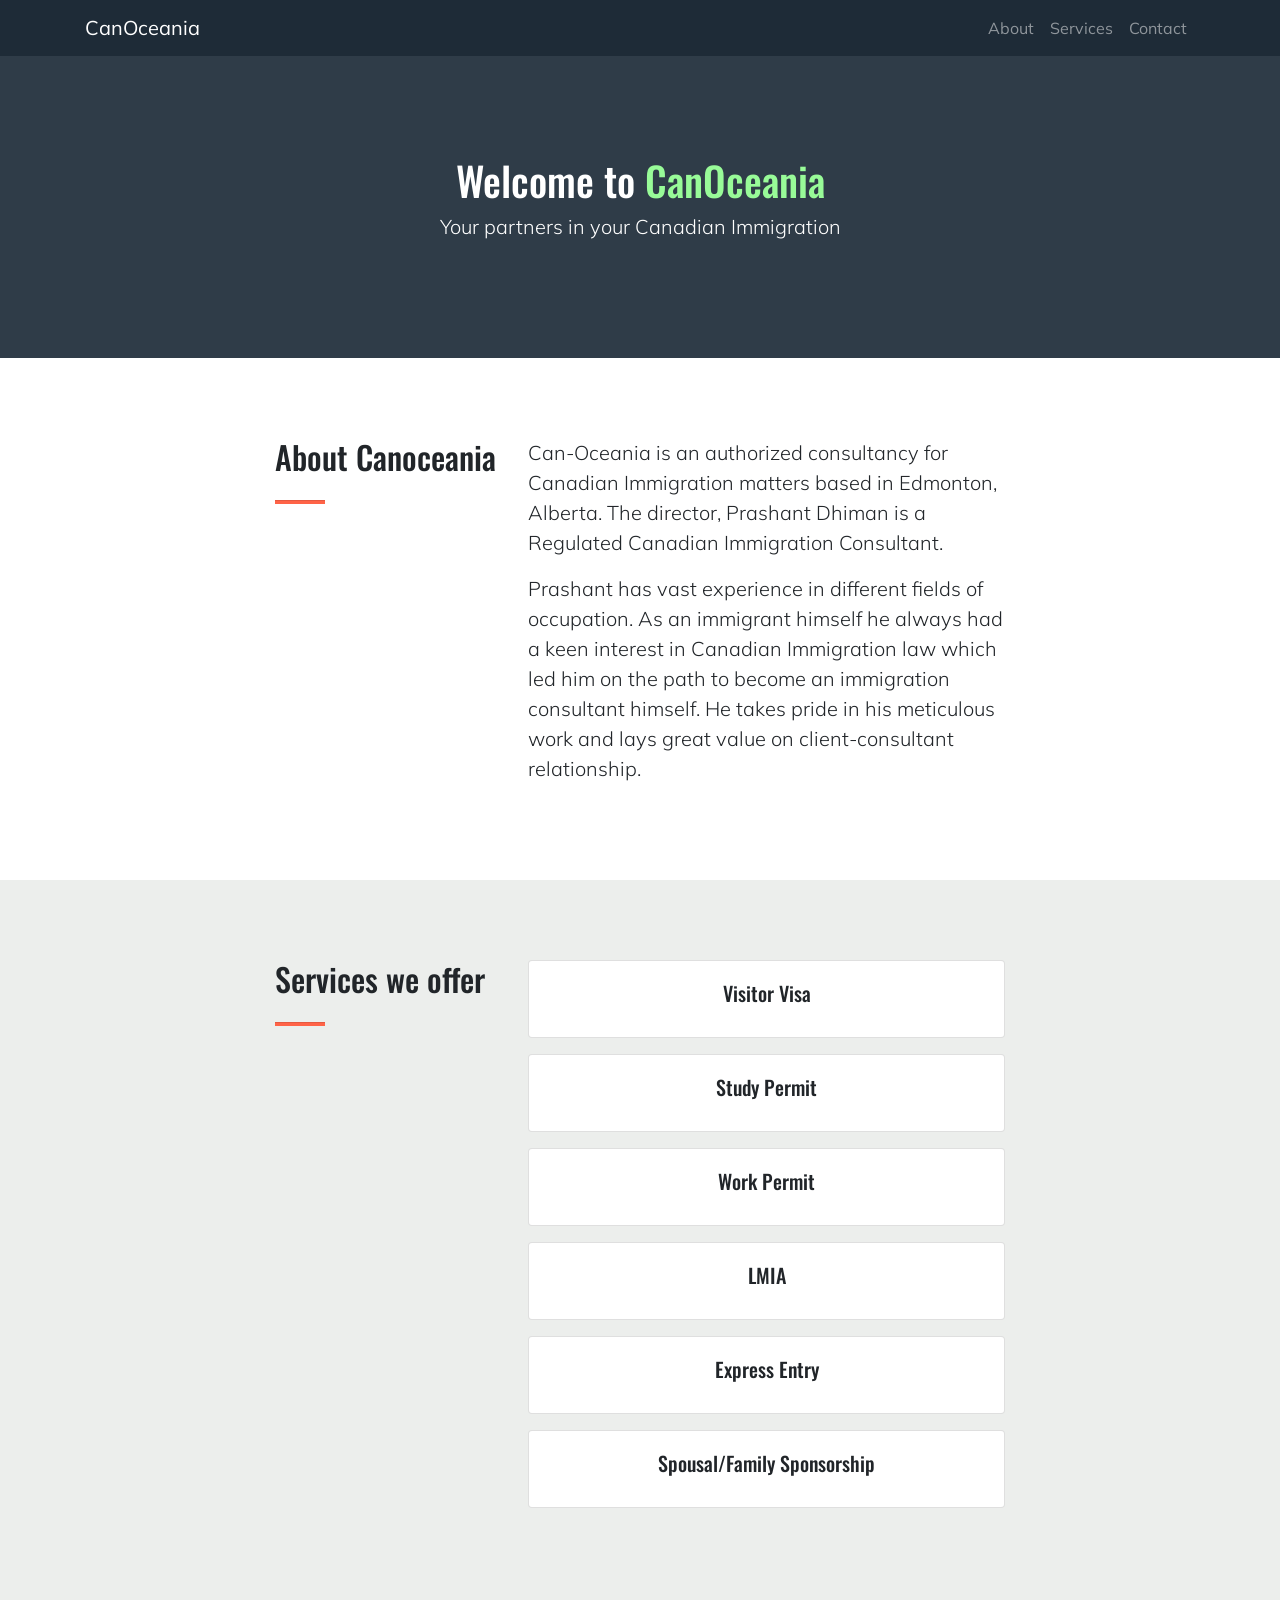
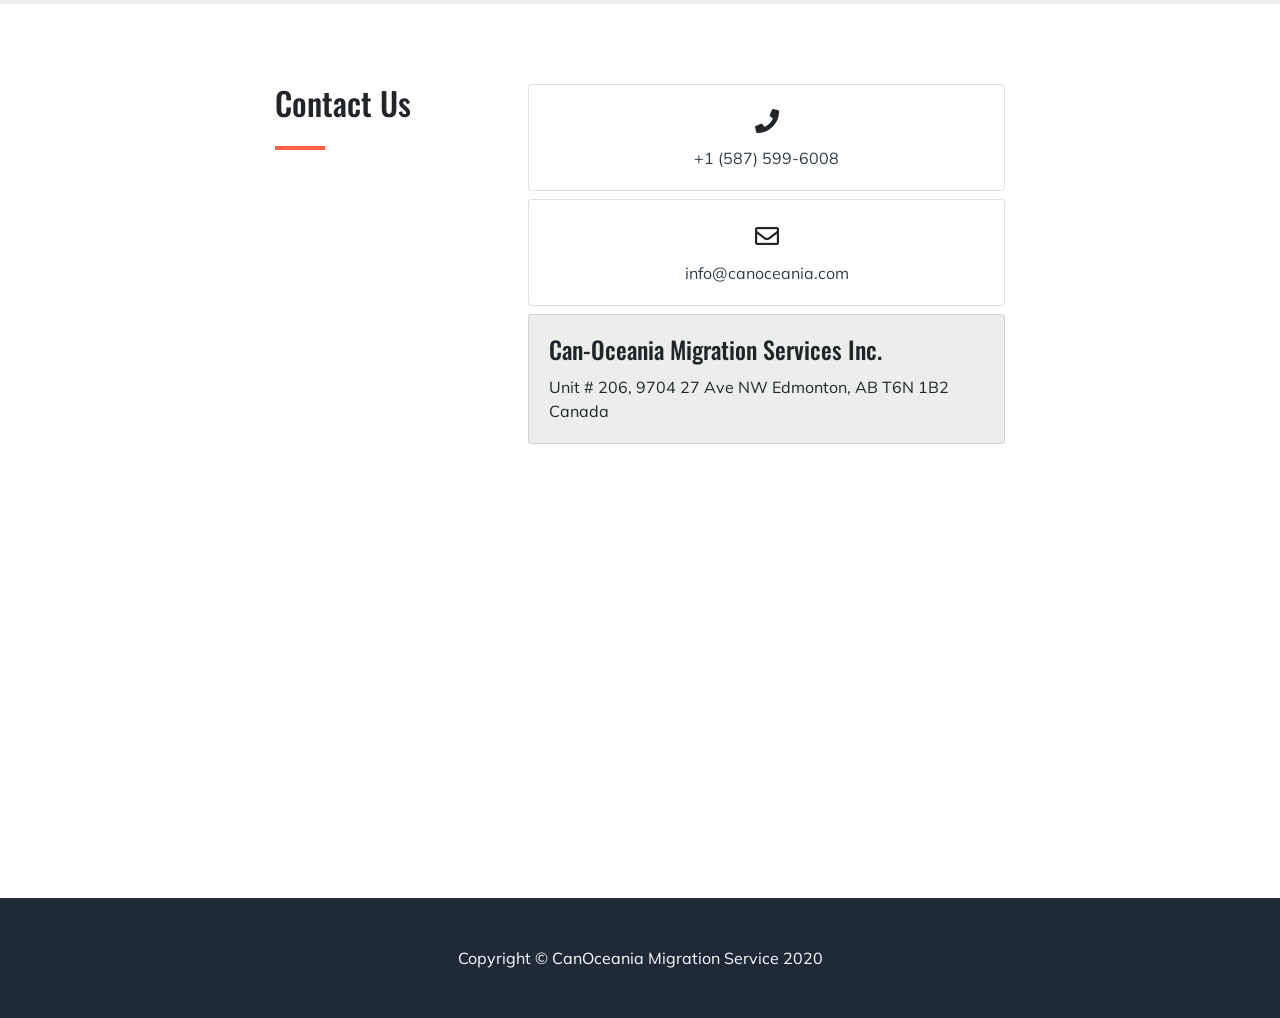
==== index.html @ cea84b24 "Update index.html" ====
﻿<!DOCTYPE html>
<html lang="en">

<head>

    <meta charset="utf-8">
    <meta name="viewport" content="width=device-width, initial-scale=1, shrink-to-fit=no">
    <meta name="description" content="">
    <meta name="author" content="">

    <title>Canoceania - Canadian Immigration Consultancy</title>

    <!-- Bootstrap core CSS -->
    <link href="vendor/bootstrap/css/bootstrap.min.css" rel="stylesheet">
    <link href="vendor/bootstrap/css/bootstrap-greyson.css" rel="stylesheet">
    <!--Fontawesome-->
    <link href="vendor/fontawesome/css/all.css" rel="stylesheet"> <!--load all styles -->
    <!-- Custom styles for this template -->
    <link href="css/scrolling-nav.css" rel="stylesheet">

</head>

<body id="page-top">

  <!-- Navigation -->
  <nav class="navbar navbar-expand-lg navbar-dark bg-dark fixed-top" id="mainNav">
    <div class="container">
      <a class="navbar-brand js-scroll-trigger" href="#page-top">CanOceania</a>
      <button class="navbar-toggler" type="button" data-toggle="collapse" data-target="#navbarResponsive" aria-controls="navbarResponsive" aria-expanded="false" aria-label="Toggle navigation">
        <span class="navbar-toggler-icon"></span>
      </button>
      <div class="collapse navbar-collapse" id="navbarResponsive">
        <ul class="navbar-nav ml-auto">
          <li class="nav-item">
            <a class="nav-link js-scroll-trigger" href="#about">About</a>
          </li>
          <li class="nav-item">
            <a class="nav-link js-scroll-trigger" href="#services">Services</a>
          </li>
          <li class="nav-item">
            <a class="nav-link js-scroll-trigger" href="#contact">Contact</a>
          </li>
        </ul>
      </div>
    </div>
  </nav>

  <header class="bg-primary text-white">
    <div class="container text-center">
      <h1>Welcome to <span style="color: palegreen;">CanOceania</span></h1>
      <p class="lead">Your partners in your Canadian Immigration</p>
    </div>
  </header>

  <section id="about">
    <div class="container">
      <div class="row">
        <div class="col-lg-8 mx-auto">
                    
          <div class="row">
              <div class="col-lg-4">
                  <h2 class="mb-4">About Canoceania</h2>
                  <hr style="height:3px; background-color:tomato; width:50px; margin-bottom: 5em; margin-left: 0;">
              </div>
              <div class="col-lg-8">
                  <p class="lead">Can-Oceania is an authorized consultancy for Canadian Immigration matters based in Edmonton, Alberta. The director, Prashant Dhiman is a Regulated Canadian Immigration Consultant.</p>
                  <p class="lead"> Prashant has vast experience in different fields of occupation. As an immigrant himself he always had a keen interest in Canadian Immigration law which led him on the path to become an immigration consultant himself. He takes pride in his meticulous work and lays great value on client-consultant relationship.</p>

              </div>
          </div>
        </div>
      </div>
    </div>
  </section>

  <section id="services" class="bg-light">
    <div class="container">
      <div class="row">
        <div class="col-lg-8 mx-auto">
            <div class="row">
                <div class="col-lg-4">
                    <h2 class="mb-4">Services we offer</h2>
                    <hr style="height:3px; background-color:tomato; width:50px; margin-bottom: 5em; margin-left: 0;">
                </div>
                <div class="col-lg-8">
                    <div class="card mb-3 text-center" style="">
                        <div class="card-body">
                            <h5 class="card-title">Visitor Visa</h5>
                        </div>
                    </div>
                    <div class="card mb-3 text-center" style="">
                        <div class="card-body">
                            <h5 class="card-title">Study Permit</h5>
                        </div>
                    </div>
                    <div class="card mb-3 text-center" style="">
                        <div class="card-body">
                            <h5 class="card-title">Work Permit</h5>
                        </div>
                    </div>
                    <div class="card mb-3 text-center" style="">
                        <div class="card-body">
                            <h5 class="card-title">LMIA</h5>
                        </div>
                    </div>
                    <div class="card mb-3 text-center" style="">
                        <div class="card-body">
                            <h5 class="card-title">Express Entry</h5>
                        </div>
                    </div>
                    <div class="card mb-3  text-center" style="">
                        <div class="card-body">
                            <h5 class="card-title">Spousal/Family Sponsorship</h5>
                        </div>
                    </div>

                </div>
            </div>
        </div>
      </div>
    </div>
  </section>

  <section id="contact">
    <div class="container">
      <div class="row">
        <div class="col-lg-8 mx-auto">
            <div class="row">
                <div class="col-lg-4">
                    <h2 class="mb-4">Contact Us</h2>
                    <hr style="height:3px; background-color:tomato; width:50px; margin-bottom: 5em; margin-left: 0;">
                </div>
                <div class="col-lg-8">
                    <div class="card text-center  mb-2">
                        <div class="card-body">
                            <h4 class="card-title text-center"><i class="fas fa-phone"></i></h4>
                            <a href="tel:+1 (587) 599-6008 " class="stretched-link ">+1 (587) 599-6008 </a>
                        </div>
                    </div>

                    <div class="card text-center mb-2">
                        <div class="card-body">
                            <h4 class="card-title"><i class="far fa-envelope"></i></h4>
                            <a class="stretched-link" href="mailto:info@canoceania.com">info@canoceania.com</a>
                        </div>
                    </div>

                    <div class="card bg-light  mb-3">
                        <div class="card-body">
                            <h4 class="card-title">Can-Oceania Migration Services Inc.</h4>
                            <p class="card-text">Unit # 206, 9704 27 Ave NW Edmonton, AB T6N 1B2 Canada</p>
                        </div>
                    </div>
                    <div class="embed-responsive embed-responsive-4by3">
                        <div id="map-container" class="embed-responsive-item">
                            <iframe src="https://www.google.com/maps/embed?pb=!1m18!1m12!1m3!1d2375.6163531898283!2d-113.47988178426542!3d53.457443980002466!2m3!1f0!2f0!3f0!3m2!1i1024!2i768!4f13.1!3m3!1m2!1s0x53a01ed1ab2f9907%3A0x6daf876caa7a5b8b!2s9704%2027%20Ave%20NW%2C%20Edmonton%2C%20AB%20T6N%201B2!5e0!3m2!1sen!2sca!4v1578937120800!5m2!1sen!2sca"
                                    width="600" height="450" frameborder="0" style="border:0;" allowfullscreen=""></iframe>
                        </div>
                    </div>

                </div>
            </div>
      </div>
    </div>
  </section>

  <!-- Footer -->
  <footer class="py-5 bg-dark">
    <div class="container">
      <p class="m-0 text-center text-white">Copyright &copy; CanOceania Migration Service 2020</p>
    </div>
    <!-- /.container -->
  </footer>

  <!-- Bootstrap core JavaScript -->
  <script src="vendor/jquery/jquery.min.js"></script>
  <script src="vendor/bootstrap/js/bootstrap.bundle.min.js"></script>

  <!-- Plugin JavaScript -->
  <script src="vendor/jquery-easing/jquery.easing.min.js"></script>

  <!-- Custom JavaScript for this theme -->
  <script src="js/scrolling-nav.js"></script>

</body>

</html>
---- css/scrolling-nav.css ----
/*!
 * Start Bootstrap - Scrolling Nav (https://startbootstrap.com/templates/scrolling-nav)
 * Copyright 2013-2020 Start Bootstrap
 * Licensed under MIT (https://github.com/StartBootstrap/startbootstrap-scrolling-nav/blob/master/LICENSE)
 */
header {
  padding: 156px 0 100px;
}

section {
  padding: 80px 0;
}
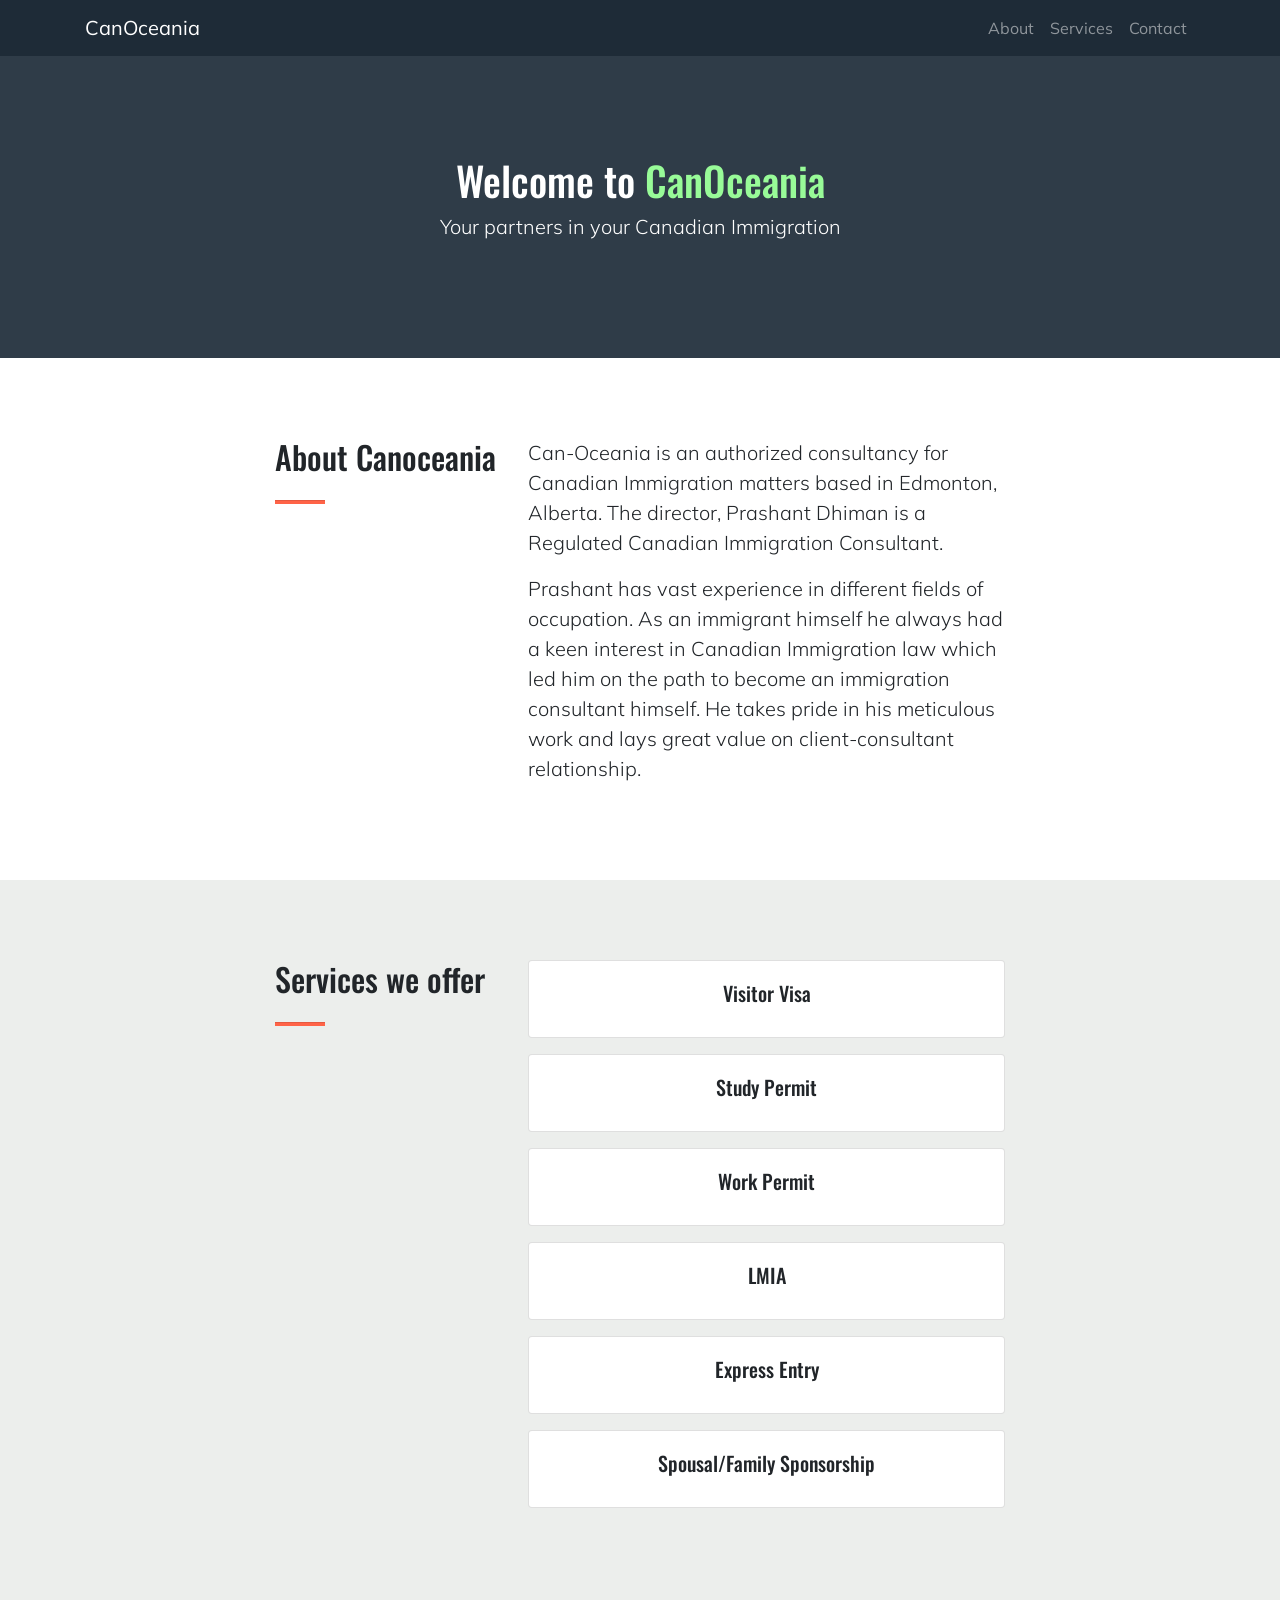
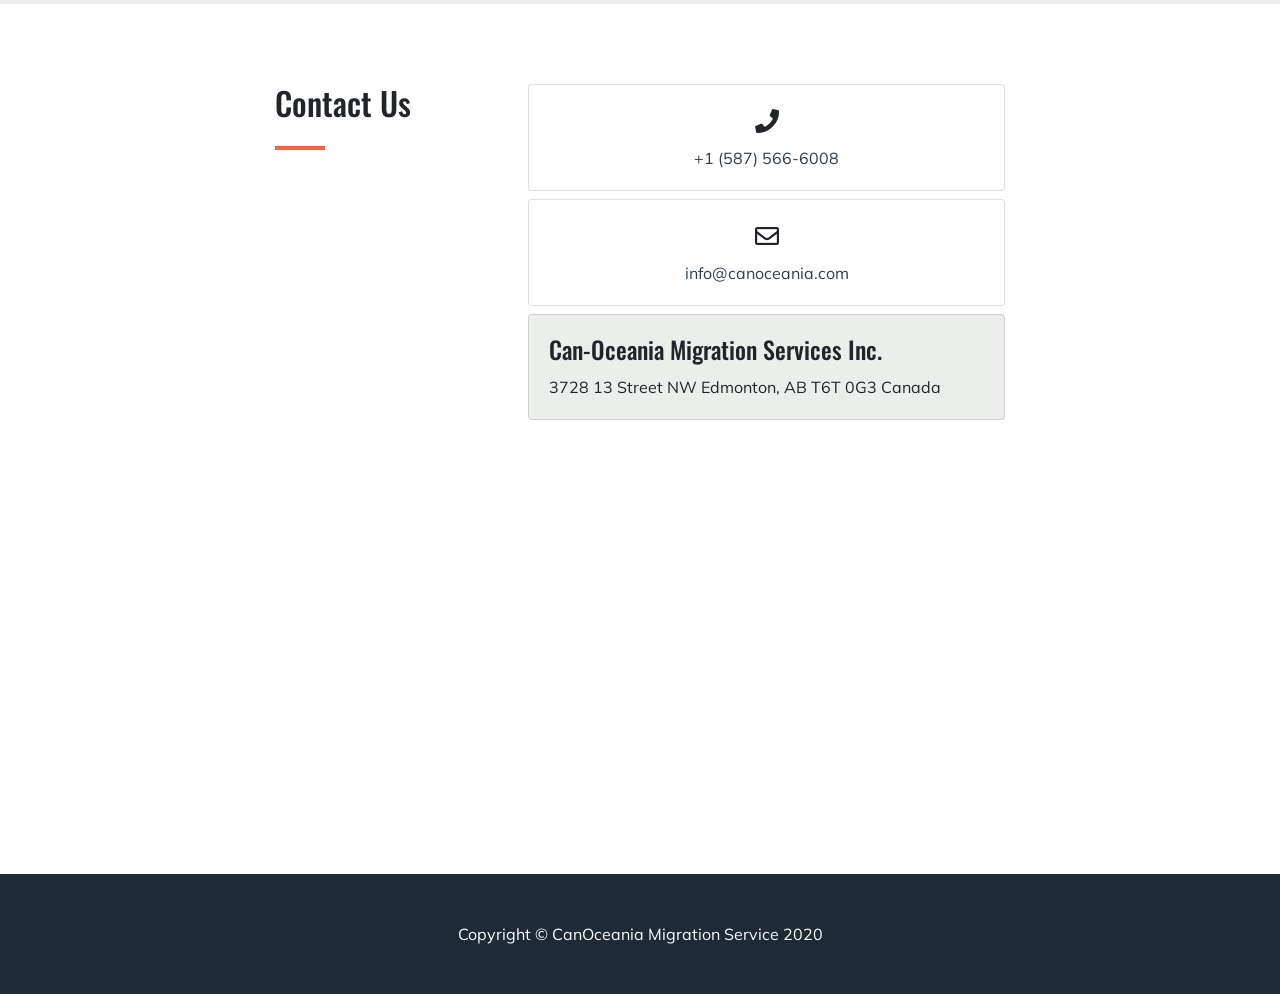
==== commit 3c0a4437: "Update index.html" ====
--- a/index.html
+++ b/index.html
@@ -134,7 +134,7 @@
                     <div class="card text-center  mb-2">
                         <div class="card-body">
                             <h4 class="card-title text-center"><i class="fas fa-phone"></i></h4>
-                            <a href="tel:+1 (587) 599-6008 " class="stretched-link ">+1 (587) 599-6008 </a>
+                            <a href="tel:+1 (587) 599-6008 " class="stretched-link ">+1 (587) 566-6008 </a>
                         </div>
                     </div>
 
@@ -148,7 +148,7 @@
                     <div class="card bg-light  mb-3">
                         <div class="card-body">
                             <h4 class="card-title">Can-Oceania Migration Services Inc.</h4>
-                            <p class="card-text">Unit # 206, 9704 27 Ave NW Edmonton, AB T6N 1B2 Canada</p>
+                            <p class="card-text">3728 13 Street NW Edmonton, AB T6T 0G3 Canada</p>
                         </div>
                     </div>
                     <div class="embed-responsive embed-responsive-4by3">
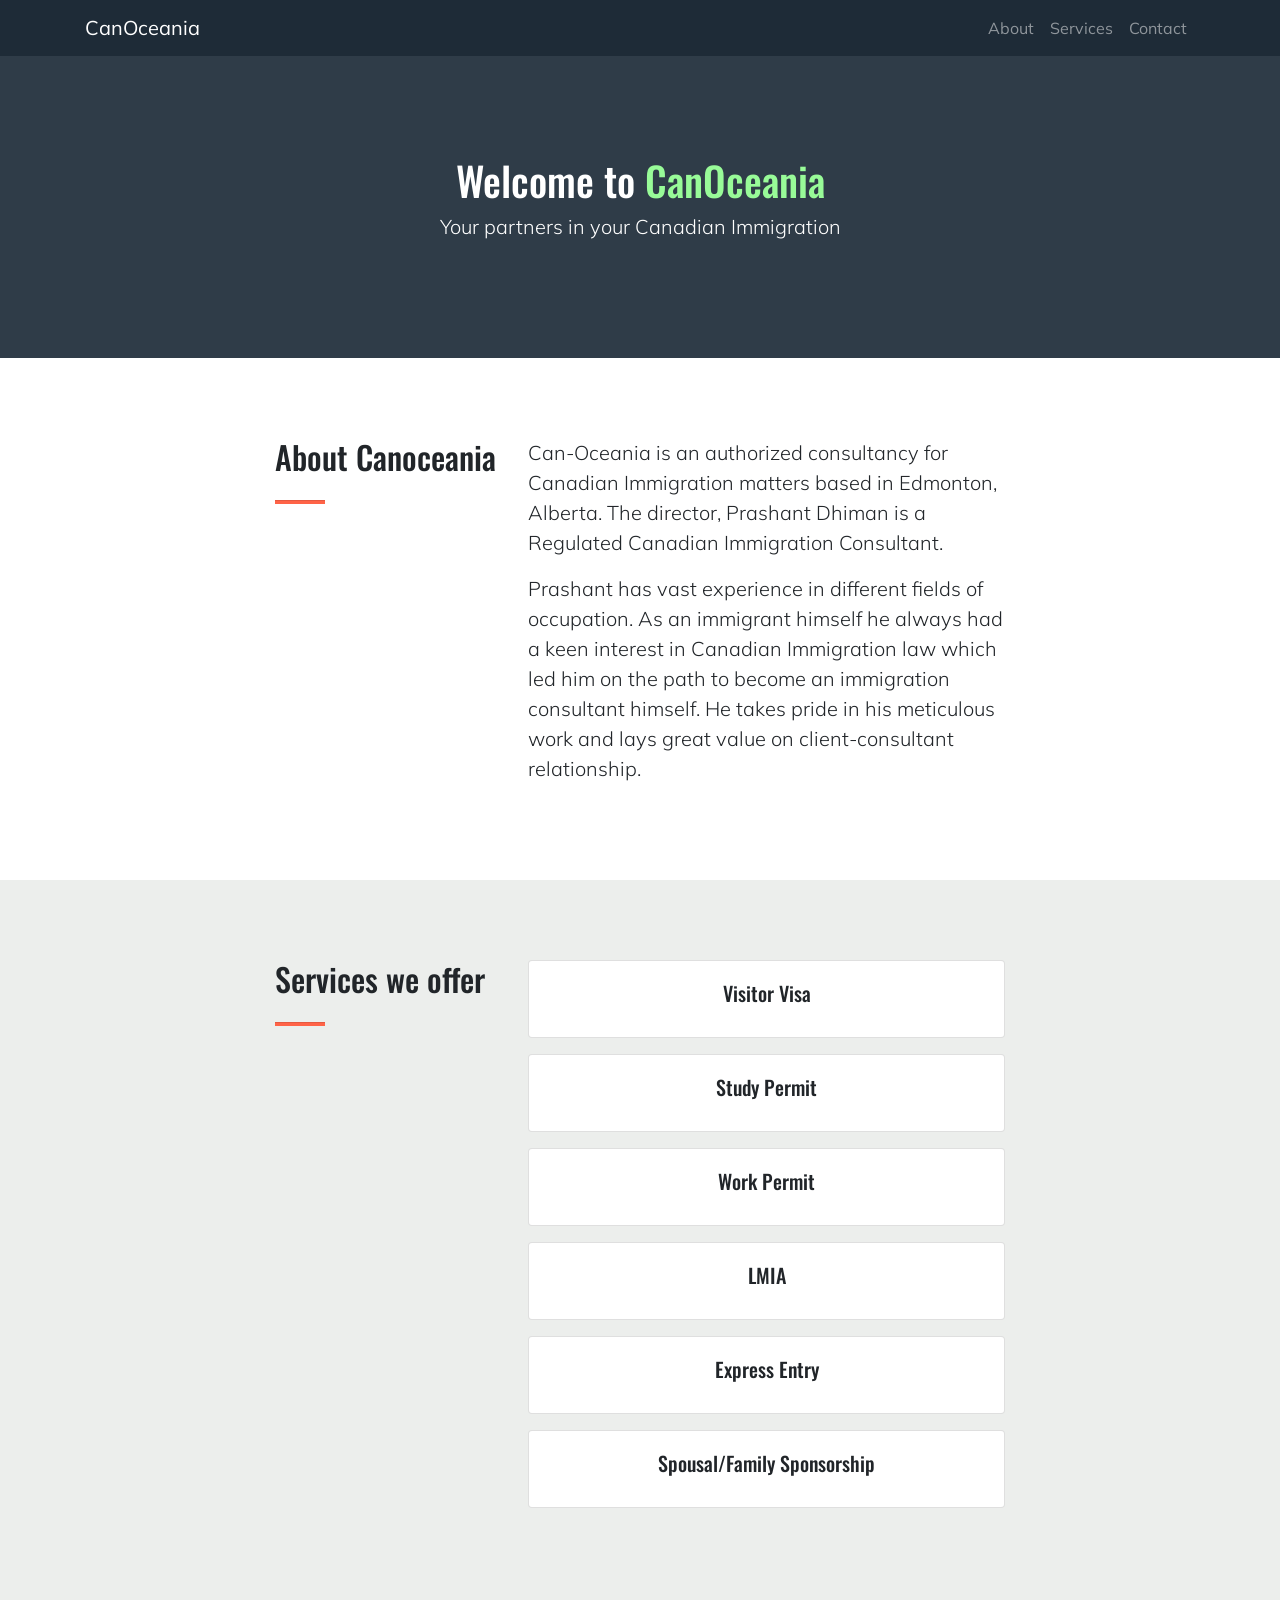
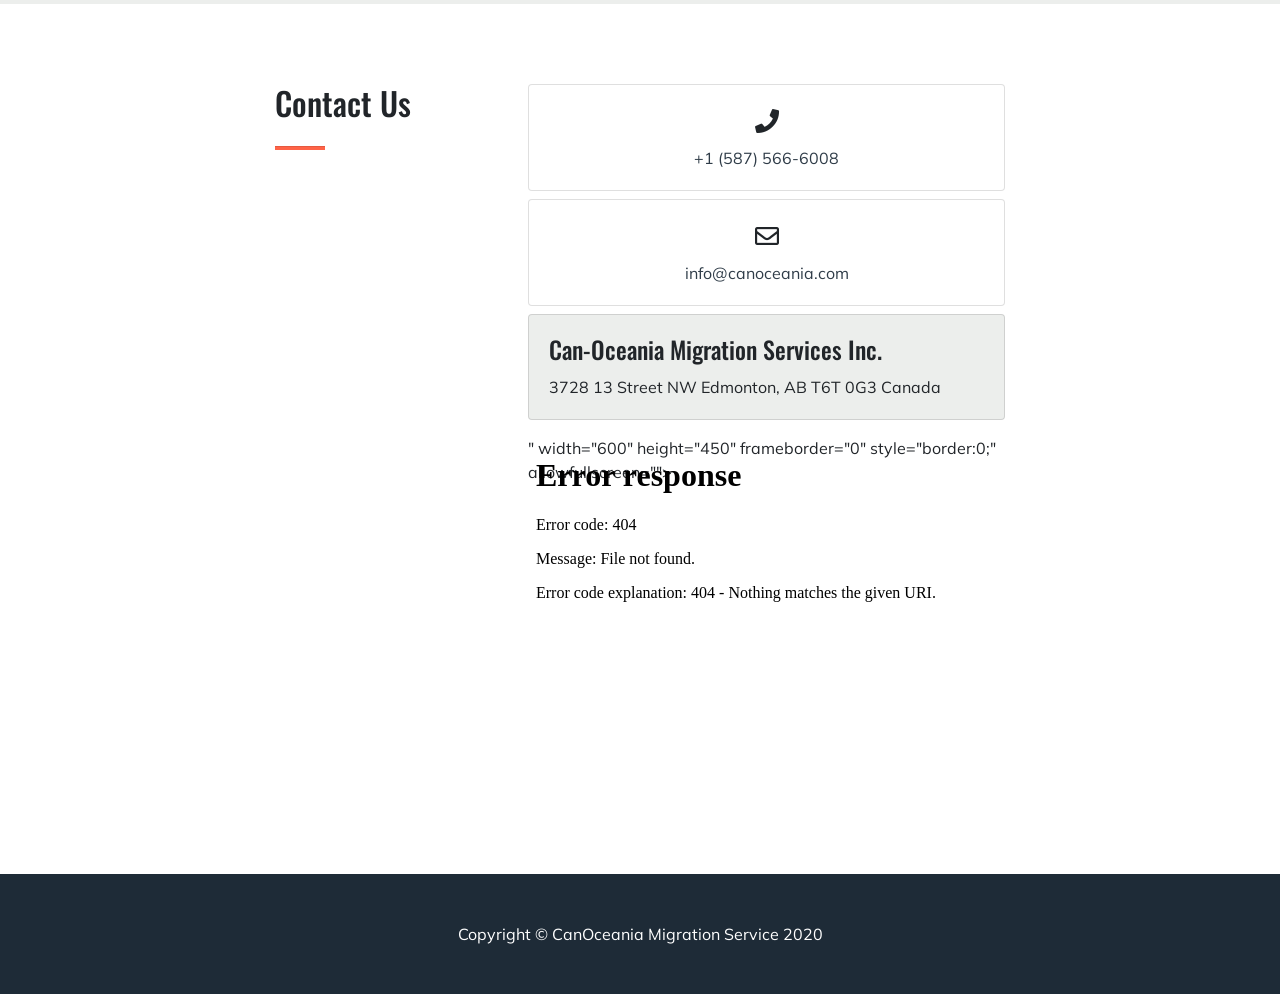
==== commit 837d7c29: "Update index.html" ====
--- a/index.html
+++ b/index.html
@@ -153,7 +153,7 @@
                     </div>
                     <div class="embed-responsive embed-responsive-4by3">
                         <div id="map-container" class="embed-responsive-item">
-                            <iframe src="https://www.google.com/maps/embed?pb=!1m18!1m12!1m3!1d2375.6163531898283!2d-113.47988178426542!3d53.457443980002466!2m3!1f0!2f0!3f0!3m2!1i1024!2i768!4f13.1!3m3!1m2!1s0x53a01ed1ab2f9907%3A0x6daf876caa7a5b8b!2s9704%2027%20Ave%20NW%2C%20Edmonton%2C%20AB%20T6N%201B2!5e0!3m2!1sen!2sca!4v1578937120800!5m2!1sen!2sca"
+                            <iframe src="<iframe src="https://www.google.com/maps/embed?pb=!1m26!1m12!1m3!1d2374.71602734686!2d-113.36387573371574!3d53.47353502287721!2m3!1f0!2f0!3f0!3m2!1i1024!2i768!4f13.1!4m11!3e0!4m3!3m2!1d53.4735498!2d-113.36178509999999!4m5!1s0x53a019c731ebb249%3A0x2b2720d146d3cd4e!2s3728%2013%20St%20NW%2C%20Edmonton%2C%20AB%20T6T%200G3!3m2!1d53.4735107!2d-113.36182149999999!5e0!3m2!1sen!2sca!4v1603916407236!5m2!1sen!2sca" width="600" height="450" frameborder="0" style="border:0;" allowfullscreen="" aria-hidden="false" tabindex="0"></iframe>"
                                     width="600" height="450" frameborder="0" style="border:0;" allowfullscreen=""></iframe>
                         </div>
                     </div>
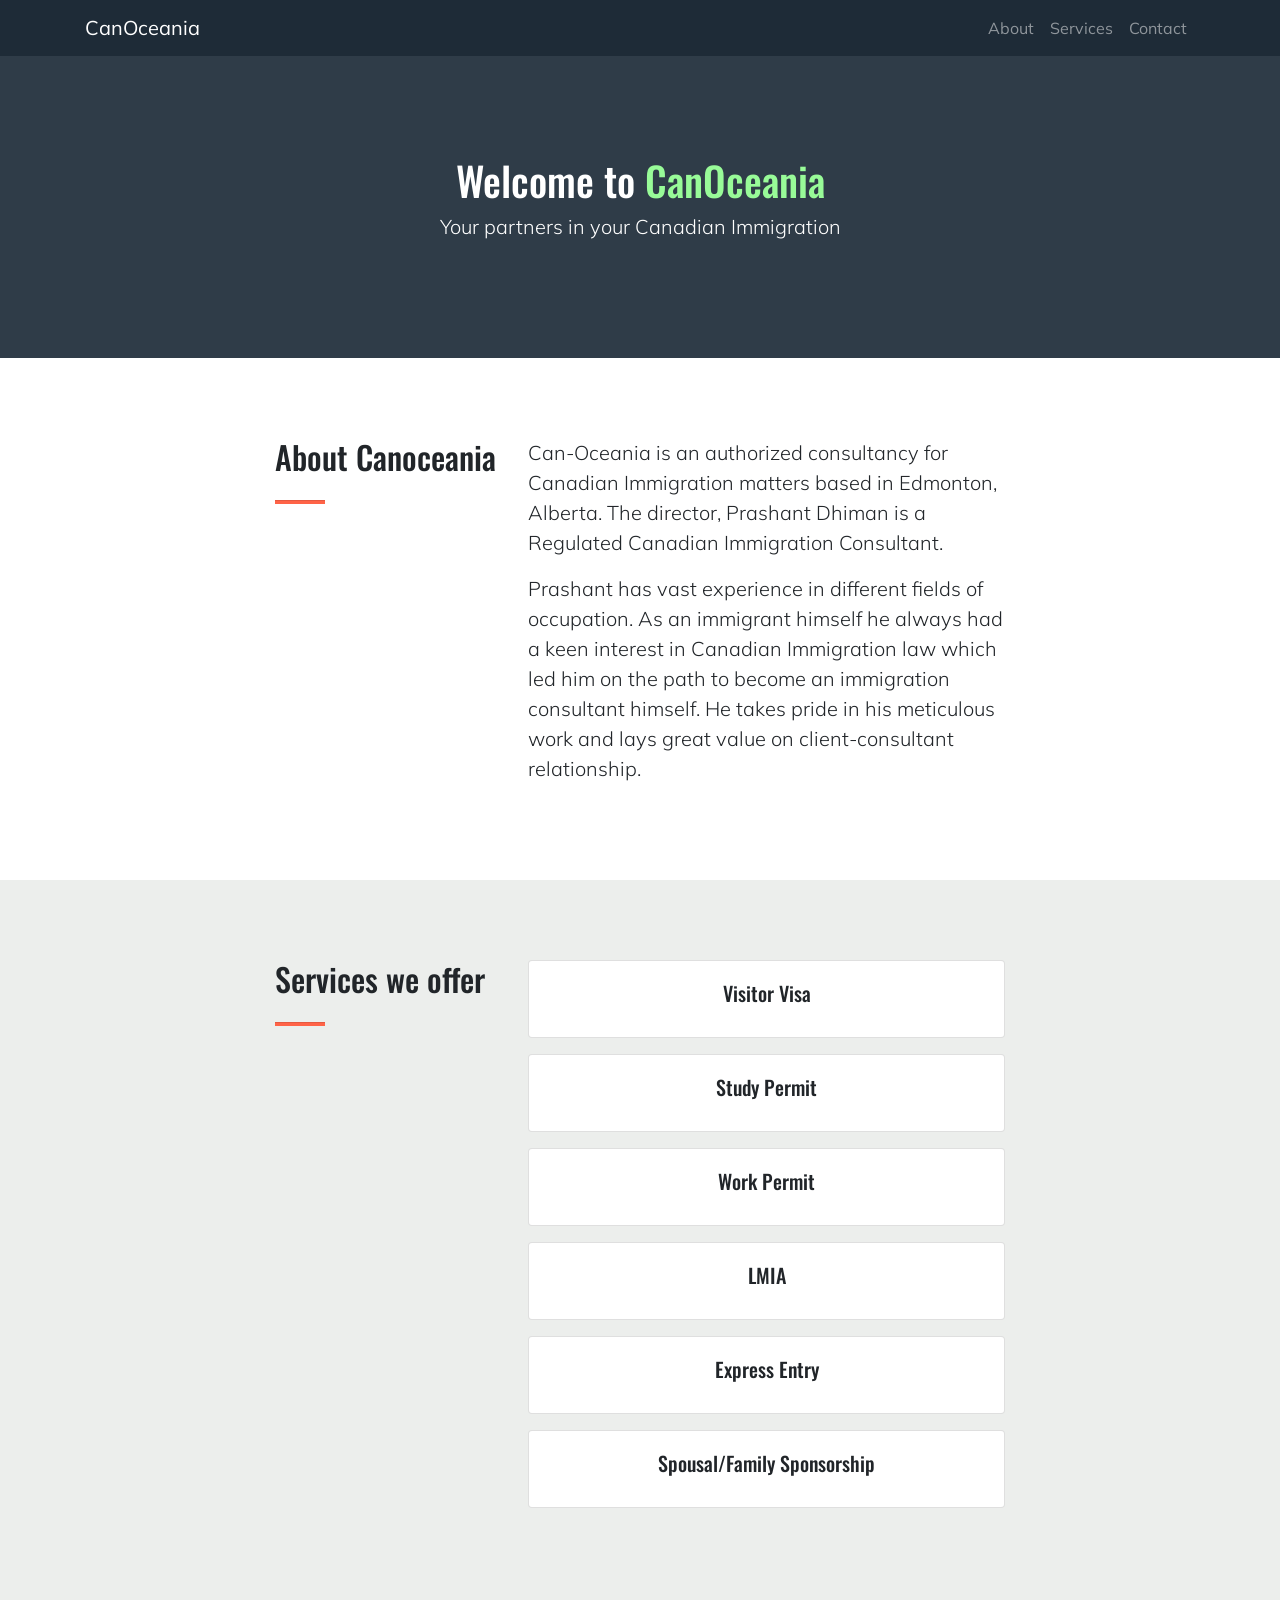
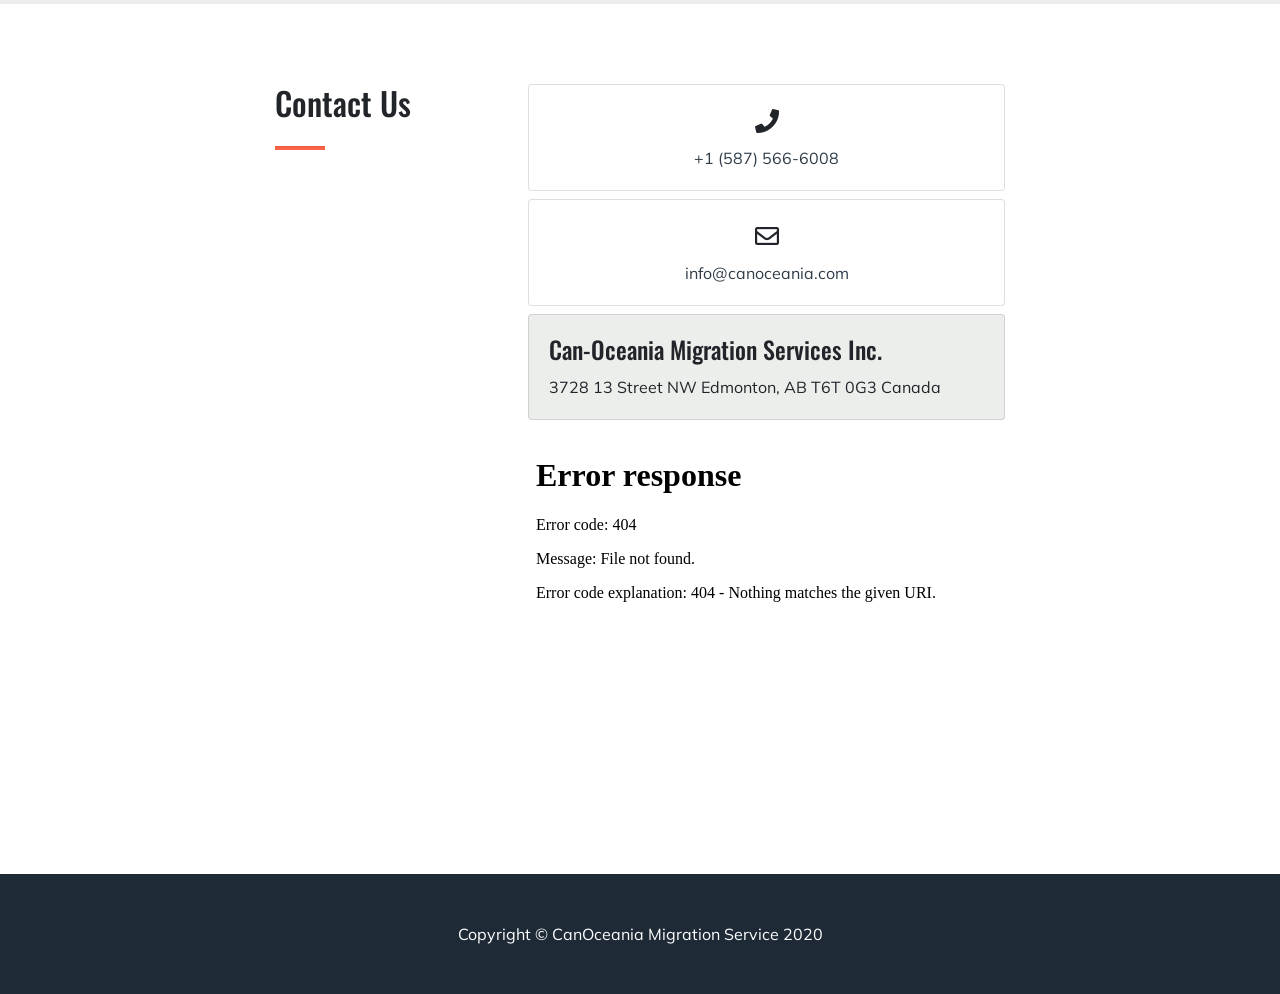
==== commit ebc0851b: "Update index.html" ====
--- a/index.html
+++ b/index.html
@@ -153,7 +153,7 @@
                     </div>
                     <div class="embed-responsive embed-responsive-4by3">
                         <div id="map-container" class="embed-responsive-item">
-                            <iframe src="<iframe src="https://www.google.com/maps/embed?pb=!1m26!1m12!1m3!1d2374.71602734686!2d-113.36387573371574!3d53.47353502287721!2m3!1f0!2f0!3f0!3m2!1i1024!2i768!4f13.1!4m11!3e0!4m3!3m2!1d53.4735498!2d-113.36178509999999!4m5!1s0x53a019c731ebb249%3A0x2b2720d146d3cd4e!2s3728%2013%20St%20NW%2C%20Edmonton%2C%20AB%20T6T%200G3!3m2!1d53.4735107!2d-113.36182149999999!5e0!3m2!1sen!2sca!4v1603916407236!5m2!1sen!2sca" width="600" height="450" frameborder="0" style="border:0;" allowfullscreen="" aria-hidden="false" tabindex="0"></iframe>"
+                            <iframe src="<iframe src="https://www.google.com/maps/embed?pb=!1m26!1m12!1m3!1d2374.71602734686!2d-113.36387573371574!3d53.47353502287721!2m3!1f0!2f0!3f0!3m2!1i1024!2i768!4f13.1!4m11!3e0!4m3!3m2!1d53.4735498!2d-113.36178509999999!4m5!1s0x53a019c731ebb249%3A0x2b2720d146d3cd4e!2s3728%2013%20St%20NW%2C%20Edmonton%2C%20AB%20T6T%200G3!3m2!1d53.4735107!2d-113.36182149999999!5e0!3m2!1sen!2sca!4v1603916407236!5m2!1sen!2sca"
                                     width="600" height="450" frameborder="0" style="border:0;" allowfullscreen=""></iframe>
                         </div>
                     </div>
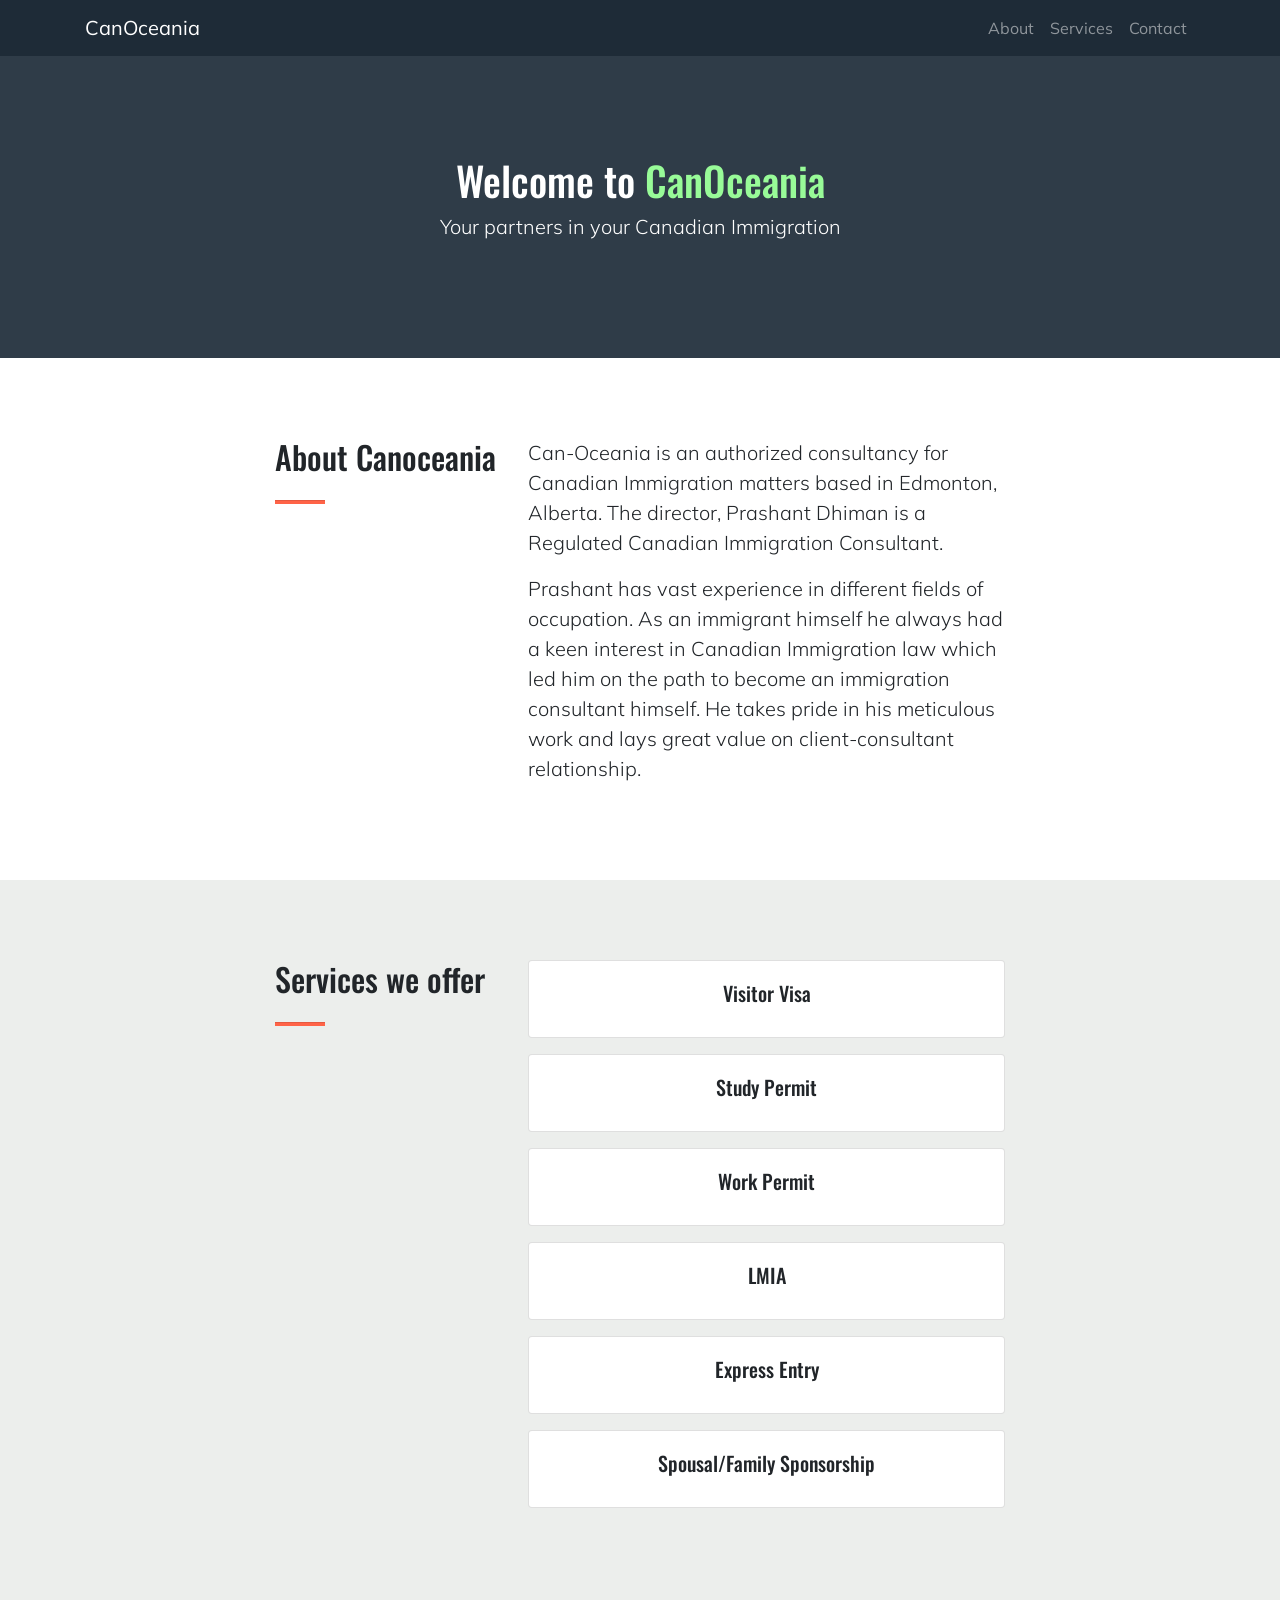
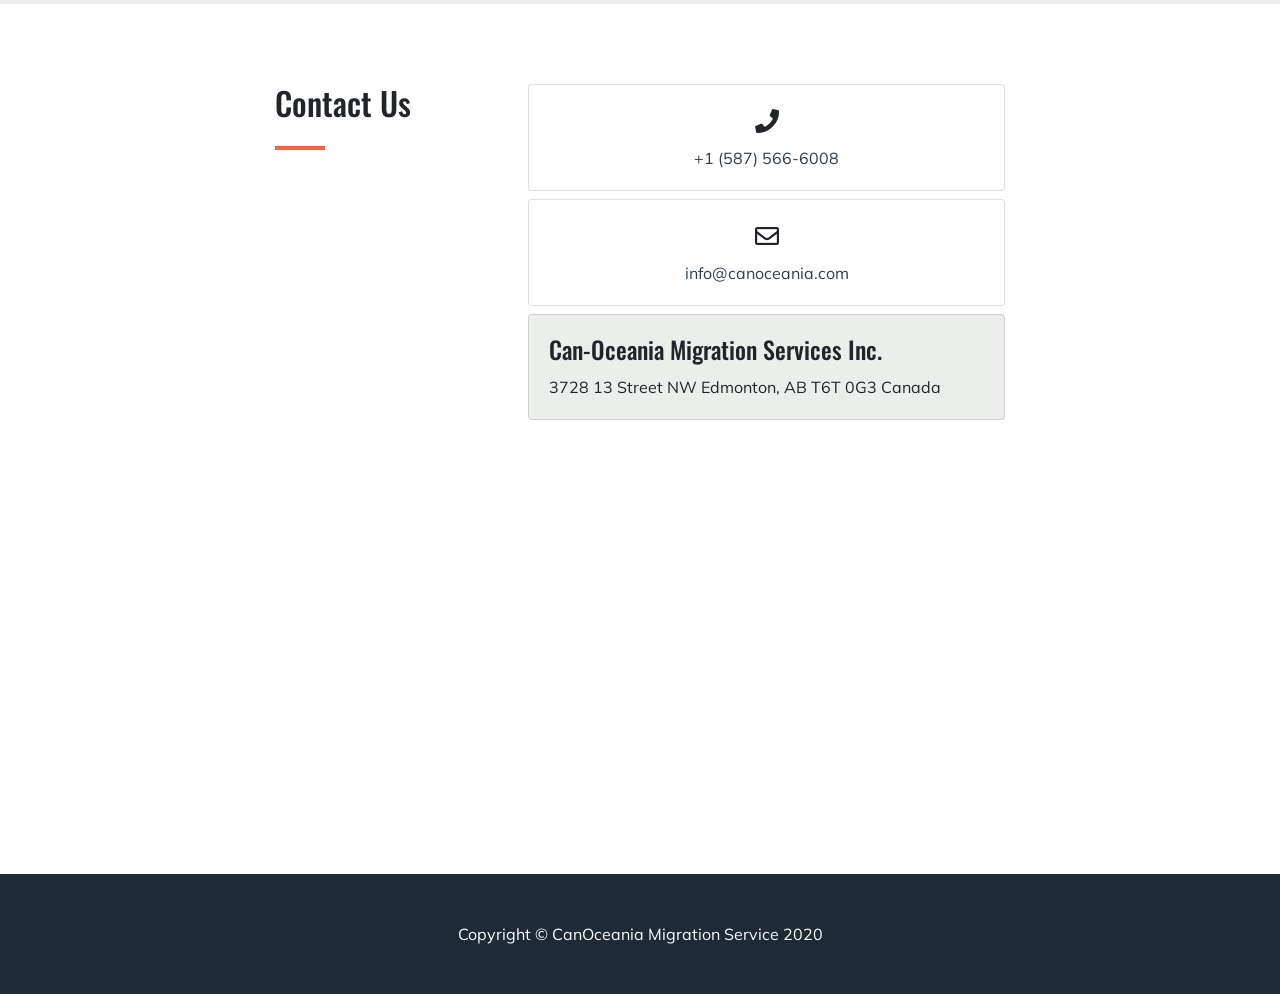
==== commit 2638c71e: "Update index.html" ====
--- a/index.html
+++ b/index.html
@@ -153,8 +153,7 @@
                     </div>
                     <div class="embed-responsive embed-responsive-4by3">
                         <div id="map-container" class="embed-responsive-item">
-                            <iframe src="<iframe src="https://www.google.com/maps/embed?pb=!1m26!1m12!1m3!1d2374.71602734686!2d-113.36387573371574!3d53.47353502287721!2m3!1f0!2f0!3f0!3m2!1i1024!2i768!4f13.1!4m11!3e0!4m3!3m2!1d53.4735498!2d-113.36178509999999!4m5!1s0x53a019c731ebb249%3A0x2b2720d146d3cd4e!2s3728%2013%20St%20NW%2C%20Edmonton%2C%20AB%20T6T%200G3!3m2!1d53.4735107!2d-113.36182149999999!5e0!3m2!1sen!2sca!4v1603916407236!5m2!1sen!2sca"
-                                    width="600" height="450" frameborder="0" style="border:0;" allowfullscreen=""></iframe>
+                            <iframe src="https://www.google.com/maps/embed?pb=!1m26!1m12!1m3!1d2374.71602734686!2d-113.36387573371574!3d53.47353502287721!2m3!1f0!2f0!3f0!3m2!1i1024!2i768!4f13.1!4m11!3e0!4m3!3m2!1d53.4735498!2d-113.36178509999999!4m5!1s0x53a019c731ebb249%3A0x2b2720d146d3cd4e!2s3728%2013%20St%20NW%2C%20Edmonton%2C%20AB%20T6T%200G3!3m2!1d53.4735107!2d-113.36182149999999!5e0!3m2!1sen!2sca!4v1603916732048!5m2!1sen!2sca" width="600" height="450" frameborder="0" style="border:0;" allowfullscreen="" aria-hidden="false" tabindex="0"></iframe>
                         </div>
                     </div>
 
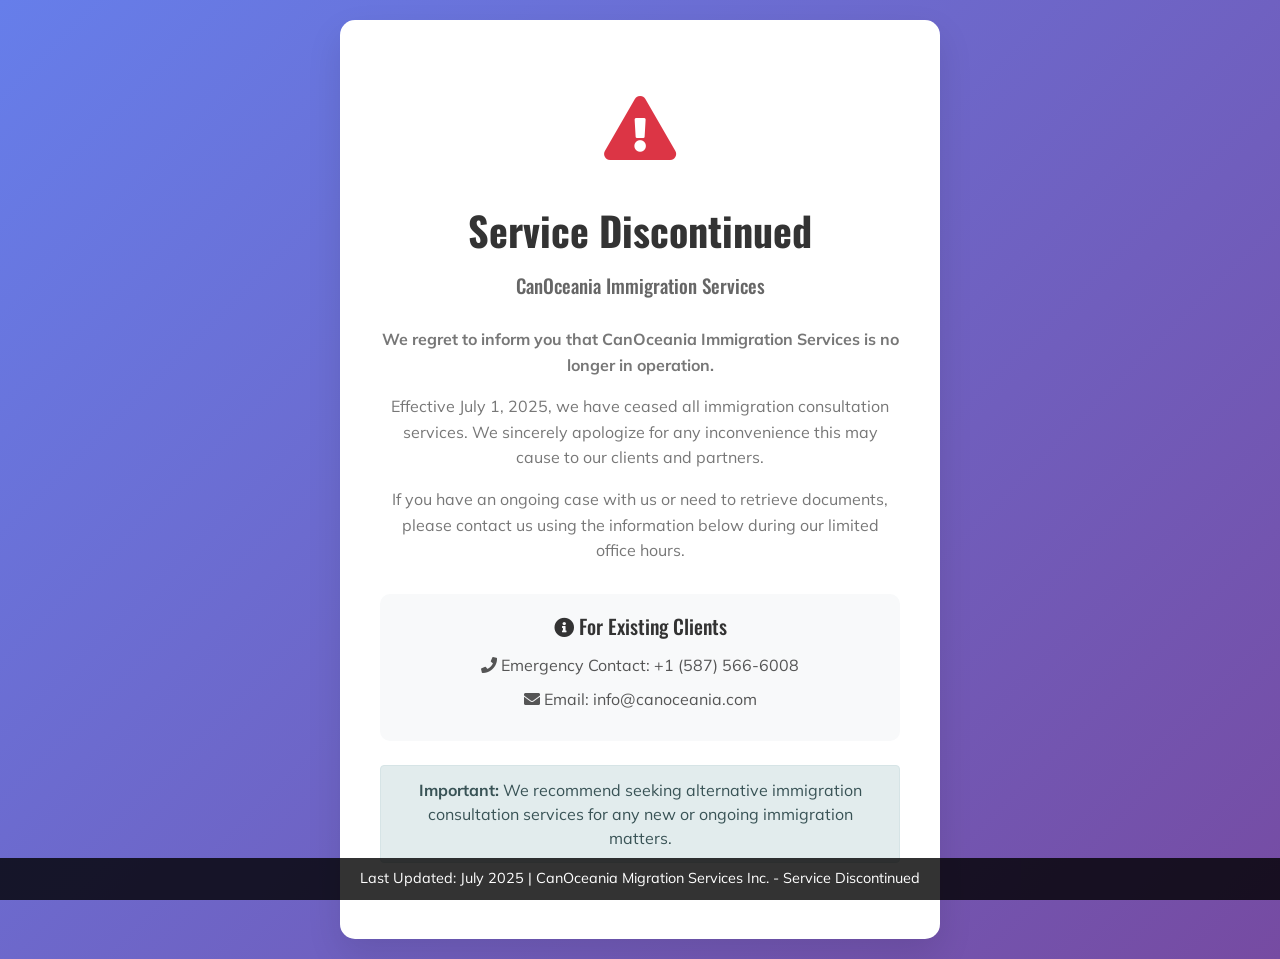
==== commit 14c36919: "Service discontinued" ====
--- a/index.html
+++ b/index.html
@@ -2,184 +2,145 @@
 <html lang="en">
 
 <head>
-
     <meta charset="utf-8">
     <meta name="viewport" content="width=device-width, initial-scale=1, shrink-to-fit=no">
-    <meta name="description" content="">
+    <meta name="description" content="Service Discontinued Notice">
     <meta name="author" content="">
 
-    <title>Canoceania - Canadian Immigration Consultancy</title>
+    <title>Service Discontinued - CanOceania</title>
 
     <!-- Bootstrap core CSS -->
     <link href="vendor/bootstrap/css/bootstrap.min.css" rel="stylesheet">
     <link href="vendor/bootstrap/css/bootstrap-greyson.css" rel="stylesheet">
     <!--Fontawesome-->
-    <link href="vendor/fontawesome/css/all.css" rel="stylesheet"> <!--load all styles -->
+    <link href="vendor/fontawesome/css/all.css" rel="stylesheet">
     <!-- Custom styles for this template -->
     <link href="css/scrolling-nav.css" rel="stylesheet">
 
+    <style>
+        .notice-container {
+            min-height: 100vh;
+            display: flex;
+            align-items: center;
+            justify-content: center;
+            background: linear-gradient(135deg, #667eea 0%, #764ba2 100%);
+        }
+        
+        .notice-card {
+            background: white;
+            border-radius: 15px;
+            box-shadow: 0 15px 35px rgba(0, 0, 0, 0.1);
+            padding: 60px 40px;
+            text-align: center;
+            max-width: 600px;
+            margin: 20px;
+        }
+        
+        .notice-icon {
+            font-size: 4rem;
+            color: #dc3545;
+            margin-bottom: 30px;
+        }
+        
+        .notice-title {
+            font-size: 2.5rem;
+            font-weight: 700;
+            color: #333;
+            margin-bottom: 20px;
+        }
+        
+        .notice-subtitle {
+            font-size: 1.2rem;
+            color: #666;
+            margin-bottom: 30px;
+        }
+        
+        .notice-text {
+            font-size: 1rem;
+            color: #777;
+            line-height: 1.6;
+            margin-bottom: 30px;
+        }
+        
+        .contact-info {
+            background: #f8f9fa;
+            border-radius: 10px;
+            padding: 20px;
+            margin-top: 30px;
+        }
+        
+        .contact-info h5 {
+            color: #333;
+            margin-bottom: 15px;
+        }
+        
+        .contact-item {
+            margin-bottom: 10px;
+            color: #555;
+        }
+        
+        .footer-notice {
+            position: fixed;
+            bottom: 0;
+            left: 0;
+            right: 0;
+            background: rgba(0, 0, 0, 0.8);
+            color: white;
+            text-align: center;
+            padding: 10px;
+            font-size: 0.9rem;
+        }
+    </style>
 </head>
 
-<body id="page-top">
-
-  <!-- Navigation -->
-  <nav class="navbar navbar-expand-lg navbar-dark bg-dark fixed-top" id="mainNav">
-    <div class="container">
-      <a class="navbar-brand js-scroll-trigger" href="#page-top">CanOceania</a>
-      <button class="navbar-toggler" type="button" data-toggle="collapse" data-target="#navbarResponsive" aria-controls="navbarResponsive" aria-expanded="false" aria-label="Toggle navigation">
-        <span class="navbar-toggler-icon"></span>
-      </button>
-      <div class="collapse navbar-collapse" id="navbarResponsive">
-        <ul class="navbar-nav ml-auto">
-          <li class="nav-item">
-            <a class="nav-link js-scroll-trigger" href="#about">About</a>
-          </li>
-          <li class="nav-item">
-            <a class="nav-link js-scroll-trigger" href="#services">Services</a>
-          </li>
-          <li class="nav-item">
-            <a class="nav-link js-scroll-trigger" href="#contact">Contact</a>
-          </li>
-        </ul>
-      </div>
-    </div>
-  </nav>
-
-  <header class="bg-primary text-white">
-    <div class="container text-center">
-      <h1>Welcome to <span style="color: palegreen;">CanOceania</span></h1>
-      <p class="lead">Your partners in your Canadian Immigration</p>
-    </div>
-  </header>
-
-  <section id="about">
-    <div class="container">
-      <div class="row">
-        <div class="col-lg-8 mx-auto">
-                    
-          <div class="row">
-              <div class="col-lg-4">
-                  <h2 class="mb-4">About Canoceania</h2>
-                  <hr style="height:3px; background-color:tomato; width:50px; margin-bottom: 5em; margin-left: 0;">
-              </div>
-              <div class="col-lg-8">
-                  <p class="lead">Can-Oceania is an authorized consultancy for Canadian Immigration matters based in Edmonton, Alberta. The director, Prashant Dhiman is a Regulated Canadian Immigration Consultant.</p>
-                  <p class="lead"> Prashant has vast experience in different fields of occupation. As an immigrant himself he always had a keen interest in Canadian Immigration law which led him on the path to become an immigration consultant himself. He takes pride in his meticulous work and lays great value on client-consultant relationship.</p>
-
-              </div>
-          </div>
-        </div>
-      </div>
-    </div>
-  </section>
-
-  <section id="services" class="bg-light">
-    <div class="container">
-      <div class="row">
-        <div class="col-lg-8 mx-auto">
-            <div class="row">
-                <div class="col-lg-4">
-                    <h2 class="mb-4">Services we offer</h2>
-                    <hr style="height:3px; background-color:tomato; width:50px; margin-bottom: 5em; margin-left: 0;">
+<body>
+    <div class="notice-container">
+        <div class="notice-card">
+            <div class="notice-icon">
+                <i class="fas fa-exclamation-triangle"></i>
+            </div>
+            
+            <h1 class="notice-title">Service Discontinued</h1>
+            
+            <h2 class="notice-subtitle">CanOceania Immigration Services</h2>
+            
+            <div class="notice-text">
+                <p><strong>We regret to inform you that CanOceania Immigration Services is no longer in operation.</strong></p>
+                
+                <p>Effective July 1, 2025, we have ceased all immigration consultation services. We sincerely apologize for any inconvenience this may cause to our clients and partners.</p>
+                
+                <p>If you have an ongoing case with us or need to retrieve documents, please contact us using the information below during our limited office hours.</p>
+            </div>
+            
+            <div class="contact-info">
+                <h5><i class="fas fa-info-circle"></i> For Existing Clients</h5>
+                <div class="contact-item">
+                    <i class="fas fa-phone"></i> Emergency Contact: +1 (587) 566-6008
                 </div>
-                <div class="col-lg-8">
-                    <div class="card mb-3 text-center" style="">
-                        <div class="card-body">
-                            <h5 class="card-title">Visitor Visa</h5>
-                        </div>
-                    </div>
-                    <div class="card mb-3 text-center" style="">
-                        <div class="card-body">
-                            <h5 class="card-title">Study Permit</h5>
-                        </div>
-                    </div>
-                    <div class="card mb-3 text-center" style="">
-                        <div class="card-body">
-                            <h5 class="card-title">Work Permit</h5>
-                        </div>
-                    </div>
-                    <div class="card mb-3 text-center" style="">
-                        <div class="card-body">
-                            <h5 class="card-title">LMIA</h5>
-                        </div>
-                    </div>
-                    <div class="card mb-3 text-center" style="">
-                        <div class="card-body">
-                            <h5 class="card-title">Express Entry</h5>
-                        </div>
-                    </div>
-                    <div class="card mb-3  text-center" style="">
-                        <div class="card-body">
-                            <h5 class="card-title">Spousal/Family Sponsorship</h5>
-                        </div>
-                    </div>
-
+                <div class="contact-item">
+                    <i class="fas fa-envelope"></i> Email: info@canoceania.com
                 </div>
             </div>
+            
+            <div class="alert alert-warning mt-4" role="alert">
+                <strong>Important:</strong> We recommend seeking alternative immigration consultation services for any new or ongoing immigration matters.
+            </div>
         </div>
-      </div>
     </div>
-  </section>
 
-  <section id="contact">
-    <div class="container">
-      <div class="row">
-        <div class="col-lg-8 mx-auto">
-            <div class="row">
-                <div class="col-lg-4">
-                    <h2 class="mb-4">Contact Us</h2>
-                    <hr style="height:3px; background-color:tomato; width:50px; margin-bottom: 5em; margin-left: 0;">
-                </div>
-                <div class="col-lg-8">
-                    <div class="card text-center  mb-2">
-                        <div class="card-body">
-                            <h4 class="card-title text-center"><i class="fas fa-phone"></i></h4>
-                            <a href="tel:+1 (587) 599-6008 " class="stretched-link ">+1 (587) 566-6008 </a>
-                        </div>
-                    </div>
+    <div class="footer-notice">
+        Last Updated: July 2025 | CanOceania Migration Services Inc. - Service Discontinued
+    </div>
 
-                    <div class="card text-center mb-2">
-                        <div class="card-body">
-                            <h4 class="card-title"><i class="far fa-envelope"></i></h4>
-                            <a class="stretched-link" href="mailto:info@canoceania.com">info@canoceania.com</a>
-                        </div>
-                    </div>
-
-                    <div class="card bg-light  mb-3">
-                        <div class="card-body">
-                            <h4 class="card-title">Can-Oceania Migration Services Inc.</h4>
-                            <p class="card-text">3728 13 Street NW Edmonton, AB T6T 0G3 Canada</p>
-                        </div>
-                    </div>
-                    <div class="embed-responsive embed-responsive-4by3">
-                        <div id="map-container" class="embed-responsive-item">
-                            <iframe src="https://www.google.com/maps/embed?pb=!1m26!1m12!1m3!1d2374.71602734686!2d-113.36387573371574!3d53.47353502287721!2m3!1f0!2f0!3f0!3m2!1i1024!2i768!4f13.1!4m11!3e0!4m3!3m2!1d53.4735498!2d-113.36178509999999!4m5!1s0x53a019c731ebb249%3A0x2b2720d146d3cd4e!2s3728%2013%20St%20NW%2C%20Edmonton%2C%20AB%20T6T%200G3!3m2!1d53.4735107!2d-113.36182149999999!5e0!3m2!1sen!2sca!4v1603916732048!5m2!1sen!2sca" width="600" height="450" frameborder="0" style="border:0;" allowfullscreen="" aria-hidden="false" tabindex="0"></iframe>
-                        </div>
-                    </div>
-
-                </div>
-            </div>
-      </div>
-    </div>
-  </section>
-
-  <!-- Footer -->
-  <footer class="py-5 bg-dark">
-    <div class="container">
-      <p class="m-0 text-center text-white">Copyright &copy; CanOceania Migration Service 2020</p>
-    </div>
-    <!-- /.container -->
-  </footer>
-
-  <!-- Bootstrap core JavaScript -->
-  <script src="vendor/jquery/jquery.min.js"></script>
-  <script src="vendor/bootstrap/js/bootstrap.bundle.min.js"></script>
-
-  <!-- Plugin JavaScript -->
-  <script src="vendor/jquery-easing/jquery.easing.min.js"></script>
-
-  <!-- Custom JavaScript for this theme -->
-  <script src="js/scrolling-nav.js"></script>
+    <!-- Bootstrap core JavaScript -->
+    <script src="vendor/jquery/jquery.min.js"></script>
+    <script src="vendor/bootstrap/js/bootstrap.bundle.min.js"></script>
+    
+    <!-- Plugin JavaScript -->
+    <script src="vendor/jquery-easing/jquery.easing.min.js"></script>
+    
+    <!-- Custom JavaScript for this theme -->
+    <script src="js/scrolling-nav.js"></script>
 
 </body>
 
